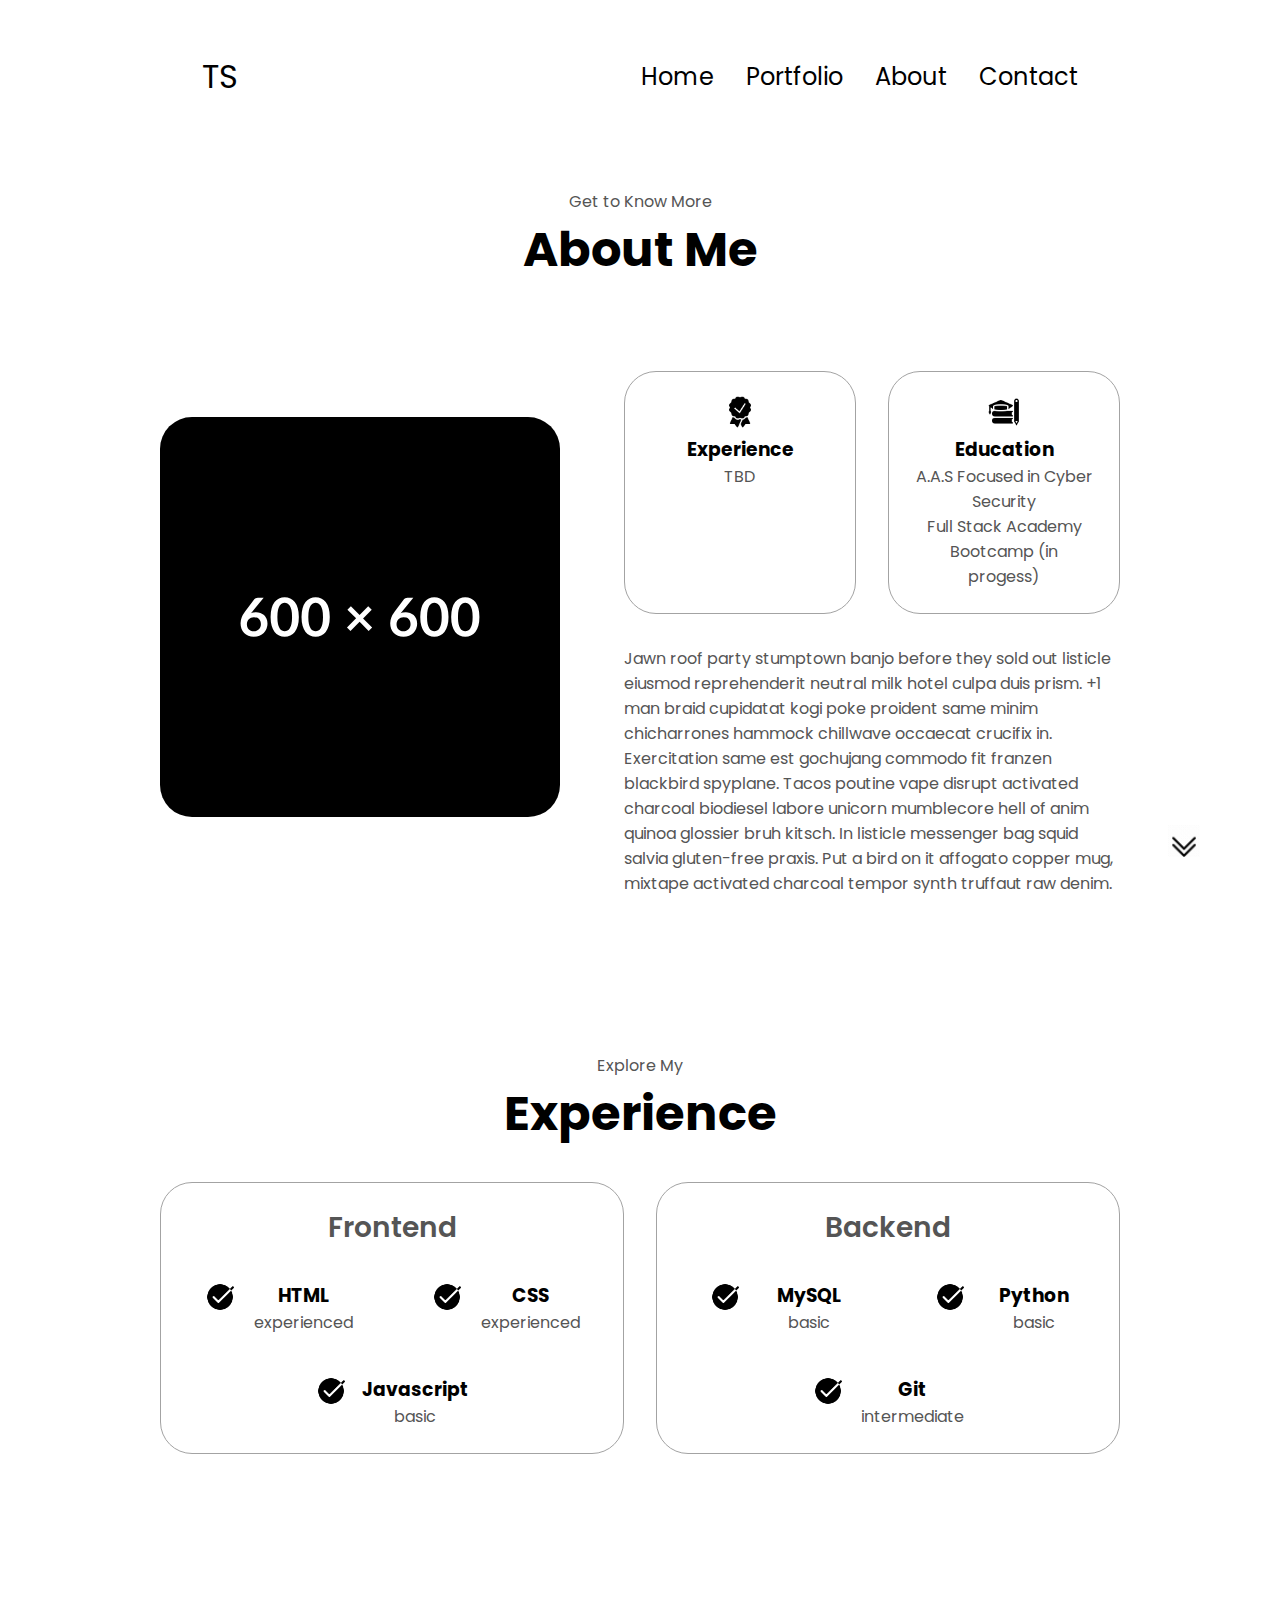
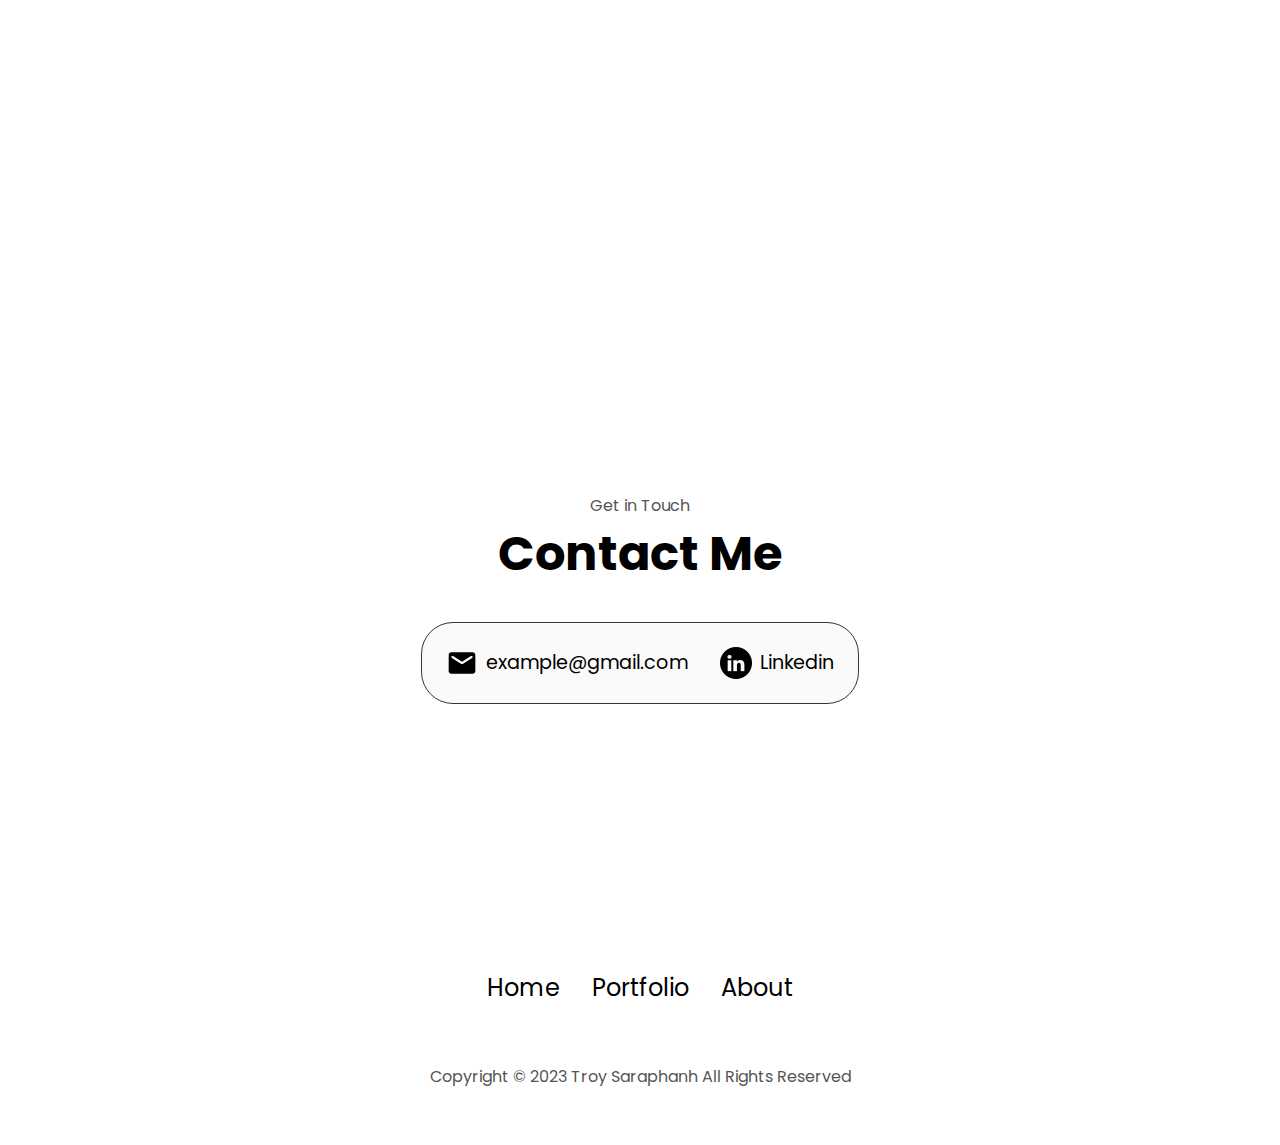
==== about.html @ 7b2ea23f "first commit" ====
<!DOCTYPE html>
<html lang="en">
<head>
    <meta charset="UTF-8">
    <meta name="viewport" content="width=device-width, initial-scale=1.0">
    <title>Troy's Personal Website</title>
    <link rel="stylesheet" href="style.css">
    <link rel="stylesheet" href="mediaqueries.css">
</head>
<body>
    <!-- Desktop Nav -->
    <nav id="desktop-nav">
        <div class="logo">TS</div>
        <div>
            <ul class="nav-links">
                <li>
                    <a href="./index.html">Home</a>
                </li>
                <li>
                    <a href="./portfolio.html">Portfolio</a>
                </li>
                <li>
                    <a href="./about.html">About</a>
                </li>
                <li>
                    <a href="#contact">Contact</a>
                </li>
            </ul>
        </div>
    </nav>
    <!-- Mobile Nav -->
    <nav id="hamburger-nav">
        <div class="logo">TS</div>
        <div class="hamburger-menu">
            <div class="hamburger-icon" onclick="toggleMenu()">
                <span></span>
                <span></span>
                <span></span>
            </div>
            <div class="menu-links">
                <li>
                    <a href="./index.html" onclick="toggleMenu()">Home</a>
                </li>
                <li>
                    <a href="./portfolio.html" onclick="toggleMenu()">Portfolio</a>
                </li>
                <li>
                    <a href="./about.html" onclick="toggleMenu()">About</a>
                </li>
                <li>
                    <a href="#contact" onclick="toggleMenu()">Contact</a>
                </li>
            </div>
        </div>
    </nav>
    <!-- About Section -->
    <section id="about">
        <p class="section-text-p1">Get to Know More</p>
        <h1 class="title">About Me</h1>
        <div class="section-container">
            <div class="hero-img-container">
                <img src="./assets/Hero-placeholder.svg" alt="Hero-placeholder" class="about-pic">
            </div>
            <div class="about-details-container">
                <div class="about-containers">
                    <div class="details-container">
                        <img src="./assets/experience-badge.png" alt="experience icon" class="icon">
                        <h3>Experience</h3>
                        <p>TBD</p>
                    </div>
                    <div class="details-container">
                        <img src="./assets/education-badge.png" alt="education icon" class="icon">
                        <h3>Education</h3>
                        <p>A.A.S Focused in Cyber Security<br> Full Stack Academy Bootcamp (in progess)</p>
                    </div>
                </div>
                <div class="text-container">
                    <p>Jawn roof party stumptown banjo before they sold out listicle eiusmod reprehenderit neutral milk hotel culpa duis prism. +1 man braid cupidatat kogi poke proident same minim chicharrones hammock chillwave occaecat crucifix in. Exercitation same est gochujang commodo fit franzen blackbird spyplane. Tacos poutine vape disrupt activated charcoal biodiesel labore unicorn mumblecore hell of anim quinoa glossier bruh kitsch. In listicle messenger bag squid salvia gluten-free praxis. Put a bird on it affogato copper mug, mixtape activated charcoal tempor synth truffaut raw denim.</p>
                </div>
            </div>
        </div>
        <img src="./assets/double-down-arrow.gif" alt="arrow icon" class="icon arrow" onclick="location.href='#experience'">
    </section>
    <!-- Experience Section -->
    <section id="experience">
        <p class="section-text-p1">Explore My</p>
        <h1 class="title">Experience</h1>
        <div class="about-containers">
            <div class="details-container">
                <h2 class="experience-subtitle">Frontend</h2>
                <div class="article-container">
                    <article>
                        <img src="./assets/checkmark.png" alt="checkmark" class="icon">
                        <div>
                            <h3>HTML</h3>
                            <p>experienced</p>
                        </div>
                    </article>
                    <article>
                        <img src="./assets/checkmark.png" alt="checkmark" class="icon">
                        <div>
                            <h3>CSS</h3>
                            <p>experienced</p>
                        </div>
                    </article>
                    <article>
                        <img src="./assets/checkmark.png" alt="checkmark" class="icon">
                        <div>
                            <h3>Javascript</h3>
                            <p>basic</p>
                        </div>
                    </article>
                </div>
            </div>
            <div class="details-container">
                <h2 class="experience-subtitle">Backend</h2>
                <div class="article-container">
                    <article>
                        <img src="./assets/checkmark.png" alt="checkmark" class="icon">
                        <div>
                            <h3>MySQL</h3>
                            <p>basic</p>
                        </div>
                    </article>
                    <article>
                        <img src="./assets/checkmark.png" alt="checkmark" class="icon">
                        <div>
                            <h3>Python</h3>
                            <p>basic</p>
                        </div>
                    </article>
                    <article>
                        <img src="./assets/checkmark.png" alt="checkmark" class="icon">
                        <div>
                            <h3>Git</h3>
                            <p>intermediate</p>
                        </div>
                    </article>
                </div>
            </div>
        </div>
    </section>
    <section id="contact">
        <p class="section-text-p1">Get in Touch</p>
        <h1 class="title">Contact Me</h1>
        <div class="contact-info-upper-container">
            <div class="contact-info-container">
                <img src="./assets/email.svg" alt="email icon" class="icon contact-icon">
                <p>
                    <a href="mailto:examplemail@gmail.com">example@gmail.com</a>
                </p>
            </div>
            <div class="contact-info-container">
                <img src="./assets/linkedin-black-logo.png" alt="linkdin icon" class="icon contact-icon">
                <p>
                    <a href="https://www.linkedin.com/in/troy-saraphanh-184735232/">Linkedin</a>
                </p>
            </div>
        </div>
    </section>
    <footer>
        <nav class="nav-links-footer">
            <ul class="nav-links">
                <li>
                    <a href="./index.html">Home</a>
                </li>
                <li>
                    <a href="./portfolio.html">Portfolio</a>
                </li>
                <li>
                    <a href="./about.html">About</a>
                </li>

            </ul>
        </nav>
        <p>Copyright &#169 2023 Troy Saraphanh All Rights Reserved</p>
    </footer>

    <script src="./javascript.js"></script>
</body>
</html>
---- style.css ----
/* General Styling */

@import url('https://fonts.googleapis.com/css2?family=Poppins:wght@300;400;500;600&family=Roboto:wght@400;500;900&display=swap');

* {
    margin: 0;
    padding: 0;

}

body {
    font-family: 'Poppins', sans-serif;
}

html {
    scroll-behavior: smooth;
}

p {
    color: rgb(85, 85, 85);
}

/* transition */

a, .btn {
    transition: all 300ms ease;
}

/* Desktop Nav */

nav, .nav-links {
    display: flex;
}

nav {
    justify-content: space-around;
    align-items: center;
    height: 17vh;

}

.nav-links {
    gap: 2rem;
    list-style: none;
    font-size: 1.5rem;
}

a {
    color: black;
    text-decoration: none;
    text-decoration-color: white;

}

a:hover {
    color: grey;
    text-decoration: underline;
    text-underline-offset: 1rem;
    text-decoration-color: rgb(181, 181, 181);
}

.logo {
    font-size: 2rem;
}

/* Mobile Nav */

#hamburger-nav {
    display: none;

}

.hamburger-menu {
    position: relative;
    display: inline-block;

}

.hamburger-icon {
    display: flex;
    flex-direction: column;
    justify-content: space-between;
    height: 24px;
    width: 30px;
    cursor: pointer;
}

.hamburger-icon span {
    width: 100%;
    height: 2px;
    background-color: black;
    transition: all 0.3 ease-in-out;
}

.menu-links {
    position: absolute;
    top: 100%;
    right: 0;
    background-color: white;
    width: fit-content;
    max-height: 0;
    overflow: hidden;
    transition: all 0.3 ease-in-out;
}

.menu-links a {
    display: block;
    padding: 10px;
    text-align: center;
    font: 1.5rem;
    color: black;
    text-decoration: none;
    transition: all 0.3s ease-in-out;
}

.menu-links li {
    list-style: none;

}

.menu-links.open {
    max-height: 300px;

}

.hamburger-icon.open span:first-child {
    transform: rotate(45deg) translate(10px, 5px);
}
.hamburger-icon.open span:nth-child(2) {
    opacity: 0;
}
.hamburger-icon.open span:last-child {
    transform: rotate(-45deg) translate(10px, -5px);
}

.hamburger-icon span:first-child {
    transform: none;
}

.hamburger-icon span:first-child {
    opacity: 1;
}

.hamburger-icon span:first-child {
    transform: none;
}

/* Sections */

section {
    padding-top: 4vh;
    height: 96vh;
    margin: 0 10rem;
    box-sizing: border-box;
    min-height: fit-content;
}

.section-container {
    display: flex;
}

/* Profile Section */

#hero {
    display: flex;
    justify-content: center;
    gap: 5rem;
    height: 80vh;

}

.hero-img-container {
    display: flex;
    height: 400px;
    width: 400px;
    margin: auto 0;
}

.section-text {
    align-self: center;
    text-align: center;
}

.section-text p {
    font-weight: 600;
}

.section-text-p1 {
    text-align: center;
}

.section-text-p2 {
    font-size: 1.75rem;
    margin-bottom: 1rem;
}

.title {
    font-size: 3rem;
    text-align: center;

}

#socials-container {
    display: flex;
    justify-content: center;
    margin-top: 1rem;
    gap: 1rem;
}

/* Icons */

.icon {
    cursor: pointer;
    height: 2rem;
}

/* Buttons */

.btn-container {
    display: flex;
    justify-content: center;
    gap: 1rem;

}

.btn {
    font-weight: 600;
    transition: all 300ms ease-in;
    padding: 1rem;
    width: 8rm;
    border-radius: 2rem;
}

.btn-color-1, .btn-color-2 {
    border: rgb(53, 53, 53) 0.1rem solid;
}

.btn-color-1:hover, .btn-color-2:hover {
    cursor: pointer;
}

.btn-color-1, .btn-color-2:hover {
    background: rgb(53, 53, 53);
    color: white;
}

.btn-color-1:hover {
    background: rgb(0, 0, 0);
}

.btn-color-2:hover {
    border: rgb(255,255,255) 0.1rem solid;
}

.btn-container {
    gap: 1rem;
}


/* About Section */

#about {
    position: relative;
}

.about-containers {
    gap: 2rem;
    margin-bottom: 2rem;
    margin-top: 2rem;
}

.about-details-container {
    justify-content: center;
    flex-direction: column;
}

.about-containers, .about-details-container {
    display: flex;
}

.about-pic {
    border-radius: 2rem;
}

.arrow {
    position: absolute;
    right: -5rem;
    bottom: 10rem;
}

.details-container {
    padding: 1.5rem;
    flex: 1;
    background: white;
    border-radius: 2rem;
    border: rgb(53, 53, 53) 0.1rem solid;
    border-color: rgb(163,163,163);
    text-align: center;
}

.section-container {
    gap: 4rem;
    height: 80%;
}

.hero-img-container {
    height: 400px;
    width: 400px;
    margin: auto 0;
}

/* Experience Section */

#experience {
    position: relative;
}

.experience-subtitle {
    color: rgb(85, 85, 85);
    font-weight: 600;
    font-size: 1.75rem;
    margin-bottom: 2rem;
}

.experience-details-container {
    display: flex;
    justify-content: center;
    flex-direction: column;
}

.article-container {
    display: flex;
    text-align: inherit;
    flex-wrap: wrap;
    flex-direction: row;
    gap: 2.5rem;
    justify-content: space-around;
}

article {
    display: flex;
    width: 10rem;
    justify-content: space-around;
    gap: 0.5rem;
}

article .icon {
    cursor: default;
}

/* Portfolio Section */

#portfolio {
    position: relative;
}

.color-container {
    border-color: rgb(163,163,163);
    background: rgb(250,250,250);
}

.project-img {
    border-radius: 2rem;
    width: 90%;
    height: 90%;
}

.project-title {
    margin: 1rem;
    color: black;

}

.project-btn {
    color: black;
    border-color: rgb(163,163,163);
}

/* Contact Section */

#contact {
    display: flex;
    justify-content: center;
    flex-direction: column;
    height: 70vh;
}

.contact-info-upper-container {
    display: flex;
    justify-content: center;
    border-radius: 2rem;
    border: rgb(53, 53, 53) 0.1rem solid;
    background-color: rgb(163,163,163);
    background: rgb(250,250,250);
    margin: 2rem auto;
    padding: 0.5rem;
}

.contact-info-container {
    display: flex;
    align-items: center;
    justify-content: center;
    gap: 0.5rem;
    margin: 1rem;
}

.contact-info-container p {
    font-size: larger;
}

.contact-icon {
    cursor: default;
}

/* Footer */

footer {
    height: 26vh;
    margin: 0 1rem;

}

footer p {
    text-align: center;
}
---- mediaqueries.css ----
@media screen and (max-width: 1400px) {
    #hero{
        height: 83vh;
        margin-bottom: 6rem;
    }
    .about-containers {
        flex-wrap: wrap;
    }
    
}


@media screen and (max-width: 1200px) {
    #desktop-nav {
        display: none;
    }

    #hamburger-nav {
        display: flex;
    }
    #experience, .experience-details-container {
        margin-top: 2rem;
    }

    #hero, .section-container {
        display: block;
    }
    .arrow {
        display: none;
    }
    section, .section-container {
        height: fit-content;
    }

    section {
        margin: 0 5%;
    }
    .hero-img-container {
        width: 275px;
        height: 275px;
        margin: 0 auto 2rem;
    }
    .about-containers {
        margin-top: 0;
    }
}

@media screen and (max-width:600px) {
    #contact, footer {
        height: 40vh;
    }
    #hero {
        height: 83vh;
        margin: 0;
    }
    article {
        font-size: 1rem;
    }
    footer nav {
        height: fit-content;
        margin-bottom: 2rem;
    }
    .about-containers, .contact-info-upper-container, .btn-container{
        flex-wrap: wrap;
    }
    .contact-info-container {
        margin: 0;
    }
    .contact-info-container p, .nav-links li a {
        font-size: 1rem;
    }
    .experience-subtitle {
        font-size: 1.25rem;
    }
    .logo {
        font-size: 1.5rem;
    }
    .nav-links {
        flex-direction: column;
        gap: 0.5rem;
        text-align: center;
    }
    .hero-img-container {
        width: auto;
        height: 46vw;
        justify-content: center;
    }
    .section-text-p2 {
        font-size: 1.5rem;
    }
    .title {
        font-size: 2rem;
    }
    .text-container {
        text-align: justify;
    }
}
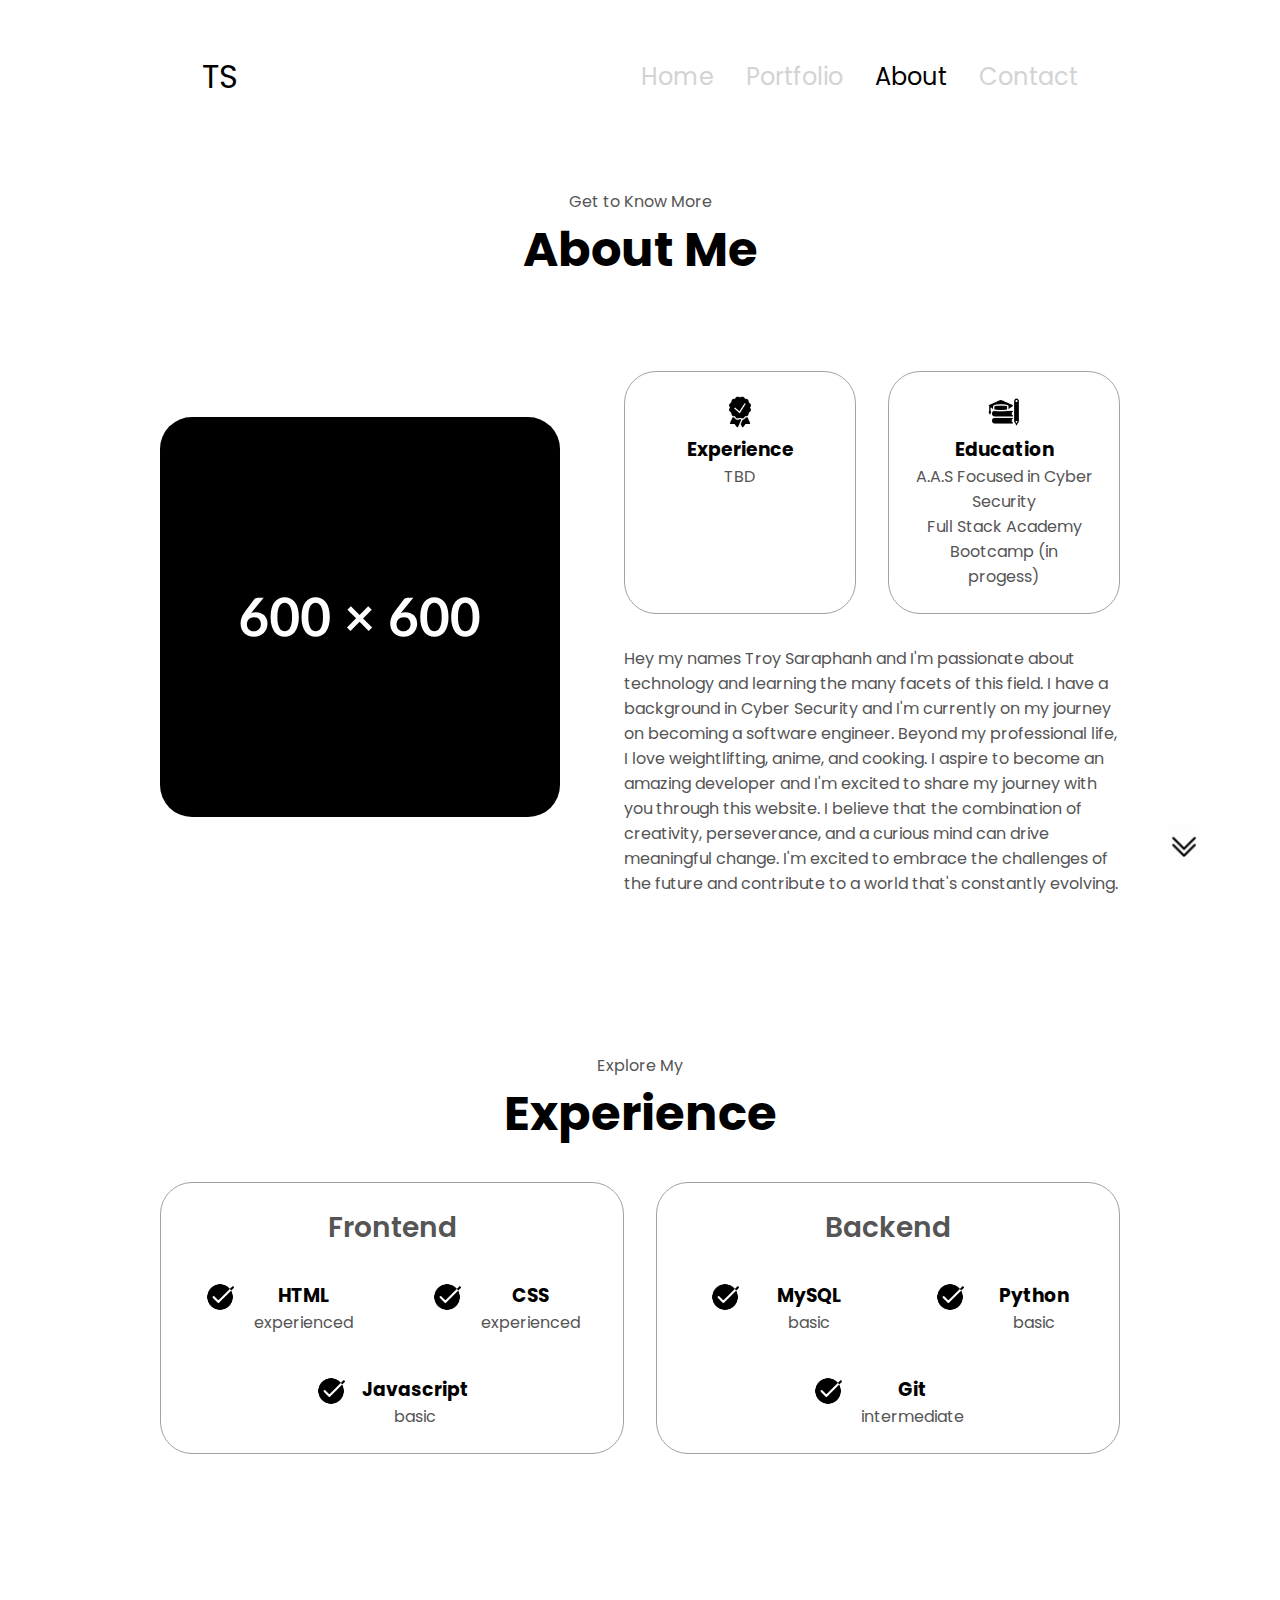
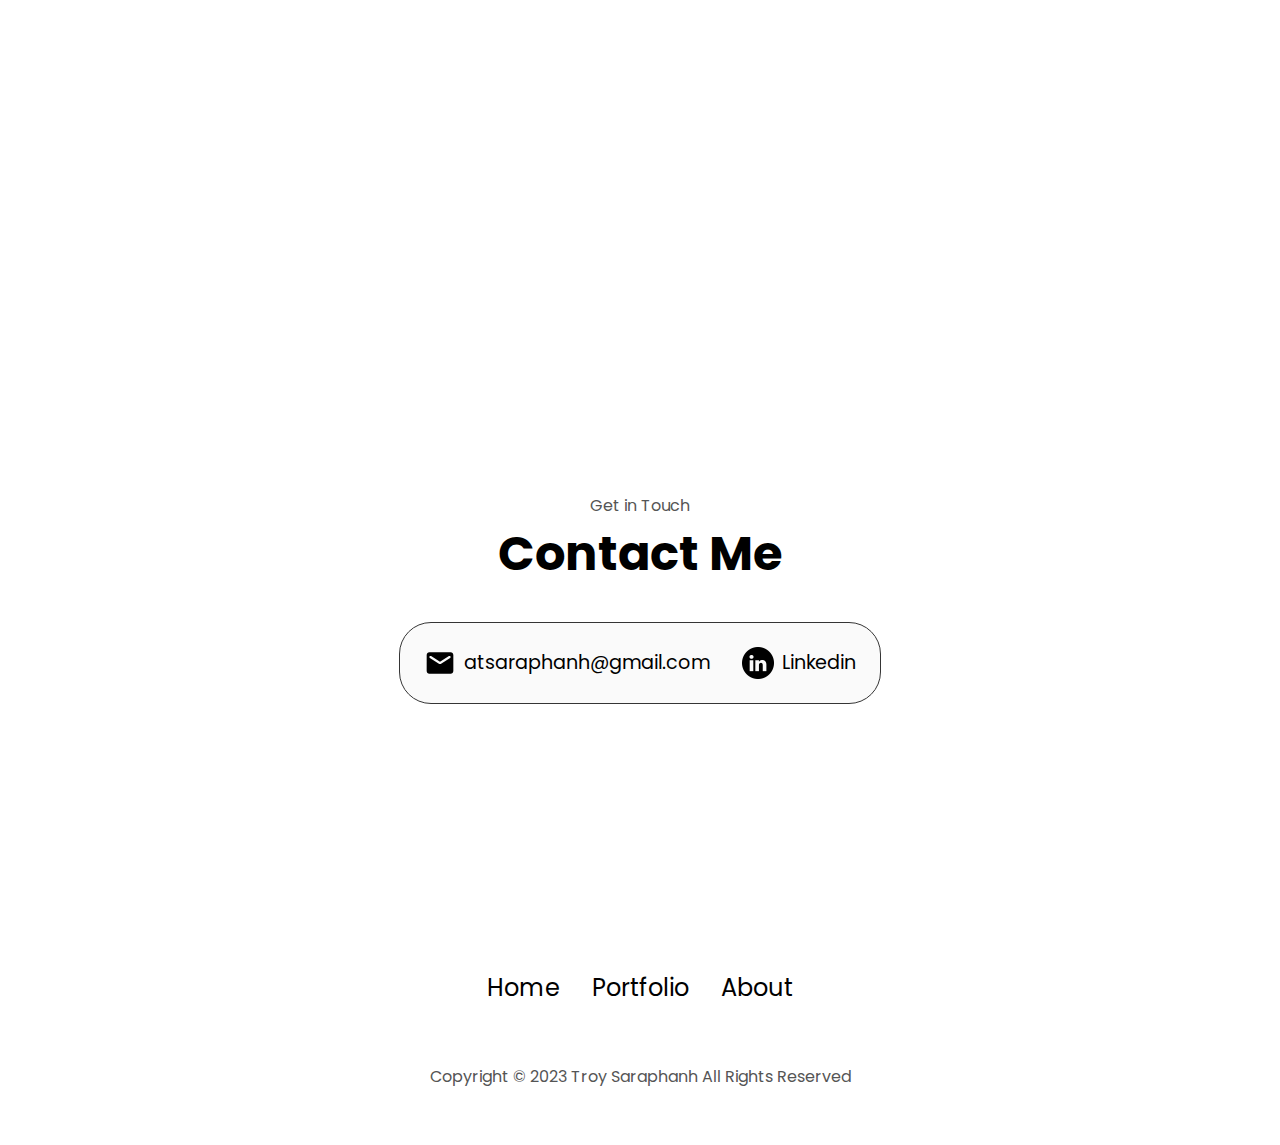
==== commit 5e66404f: "added contact.html and success.html" ====
--- a/about.html
+++ b/about.html
@@ -20,10 +20,10 @@
                     <a href="./portfolio.html">Portfolio</a>
                 </li>
                 <li>
-                    <a href="./about.html">About</a>
+                    <a href="./about.html" class="active-link">About</a>
                 </li>
                 <li>
-                    <a href="#contact">Contact</a>
+                    <a href="./contact.html">Contact</a>
                 </li>
             </ul>
         </div>
@@ -48,7 +48,7 @@
                     <a href="./about.html" onclick="toggleMenu()">About</a>
                 </li>
                 <li>
-                    <a href="#contact" onclick="toggleMenu()">Contact</a>
+                    <a href="./contact.html" onclick="toggleMenu()">Contact</a>
                 </li>
             </div>
         </div>
@@ -75,7 +75,7 @@
                     </div>
                 </div>
                 <div class="text-container">
-                    <p>Jawn roof party stumptown banjo before they sold out listicle eiusmod reprehenderit neutral milk hotel culpa duis prism. +1 man braid cupidatat kogi poke proident same minim chicharrones hammock chillwave occaecat crucifix in. Exercitation same est gochujang commodo fit franzen blackbird spyplane. Tacos poutine vape disrupt activated charcoal biodiesel labore unicorn mumblecore hell of anim quinoa glossier bruh kitsch. In listicle messenger bag squid salvia gluten-free praxis. Put a bird on it affogato copper mug, mixtape activated charcoal tempor synth truffaut raw denim.</p>
+                    <p>Hey my names Troy Saraphanh and I'm passionate about technology and learning the many facets of this field. I have a background in Cyber Security and I'm currently on my journey on becoming a software engineer. Beyond my professional life, I love weightlifting, anime, and cooking. I aspire to become an amazing developer and I'm excited to share my journey with you through this website. I believe that the combination of creativity, perseverance, and a curious mind can drive meaningful change. I'm excited to embrace the challenges of the future and contribute to a world that's constantly evolving. </p>
                 </div>
             </div>
         </div>
@@ -147,13 +147,13 @@
             <div class="contact-info-container">
                 <img src="./assets/email.svg" alt="email icon" class="icon contact-icon">
                 <p>
-                    <a href="mailto:examplemail@gmail.com">example@gmail.com</a>
+                    <a href="mailto:examplemail@gmail.com" class="active-link">atsaraphanh@gmail.com</a>
                 </p>
             </div>
             <div class="contact-info-container">
                 <img src="./assets/linkedin-black-logo.png" alt="linkdin icon" class="icon contact-icon">
                 <p>
-                    <a href="https://www.linkedin.com/in/troy-saraphanh-184735232/">Linkedin</a>
+                    <a href="https://www.linkedin.com/in/troy-saraphanh-184735232/" class="active-link">Linkedin</a>
                 </p>
             </div>
         </div>
@@ -162,13 +162,13 @@
         <nav class="nav-links-footer">
             <ul class="nav-links">
                 <li>
-                    <a href="./index.html">Home</a>
+                    <a href="./index.html" class="active-link">Home</a>
                 </li>
                 <li>
-                    <a href="./portfolio.html">Portfolio</a>
+                    <a href="./portfolio.html" class="active-link">Portfolio</a>
                 </li>
                 <li>
-                    <a href="./about.html">About</a>
+                    <a href="./about.html" class="active-link">About</a>
                 </li>
 
             </ul>
--- a/style.css
+++ b/style.css
@@ -46,17 +46,21 @@
 }
 
 a {
-    color: black;
+    color: lightgray;
     text-decoration: none;
     text-decoration-color: white;
 
 }
 
+a.active-link {
+    color: black;
+}
+
 a:hover {
-    color: grey;
+    color: black;
     text-decoration: underline;
     text-underline-offset: 1rem;
-    text-decoration-color: rgb(181, 181, 181);
+    text-decoration-color: #000000;
 }
 
 .logo {
@@ -73,7 +77,7 @@
 .hamburger-menu {
     position: relative;
     display: inline-block;
-
+    
 }
 
 .hamburger-icon {
@@ -101,6 +105,7 @@
     max-height: 0;
     overflow: hidden;
     transition: all 0.3 ease-in-out;
+    z-index: 1;
 }
 
 .menu-links a {
@@ -412,6 +417,36 @@
     cursor: default;
 }
 
+
+/* Contact page */
+fieldset {
+    border: none;
+    padding: 2rem 0;
+  }
+
+label {
+    display: block;
+    margin: 0.5rem 0;
+  }
+
+.contact-message {
+    display: block;
+
+}
+
+input,
+textarea,
+select {
+  margin: 10px 0 0 0;
+  width: 100%;
+  min-height: 2em;
+}
+
+input, textarea {
+    background-color: rgb(250,250,250);
+    border: 1px solid rgb(163,163,163);
+    color: #000000;
+  }
 /* Footer */
 
 footer {
--- a/mediaqueries.css
+++ b/mediaqueries.css
@@ -62,6 +62,7 @@
     }
     .about-containers, .contact-info-upper-container, .btn-container{
         flex-wrap: wrap;
+        flex-direction: column;
     }
     .contact-info-container {
         margin: 0;
